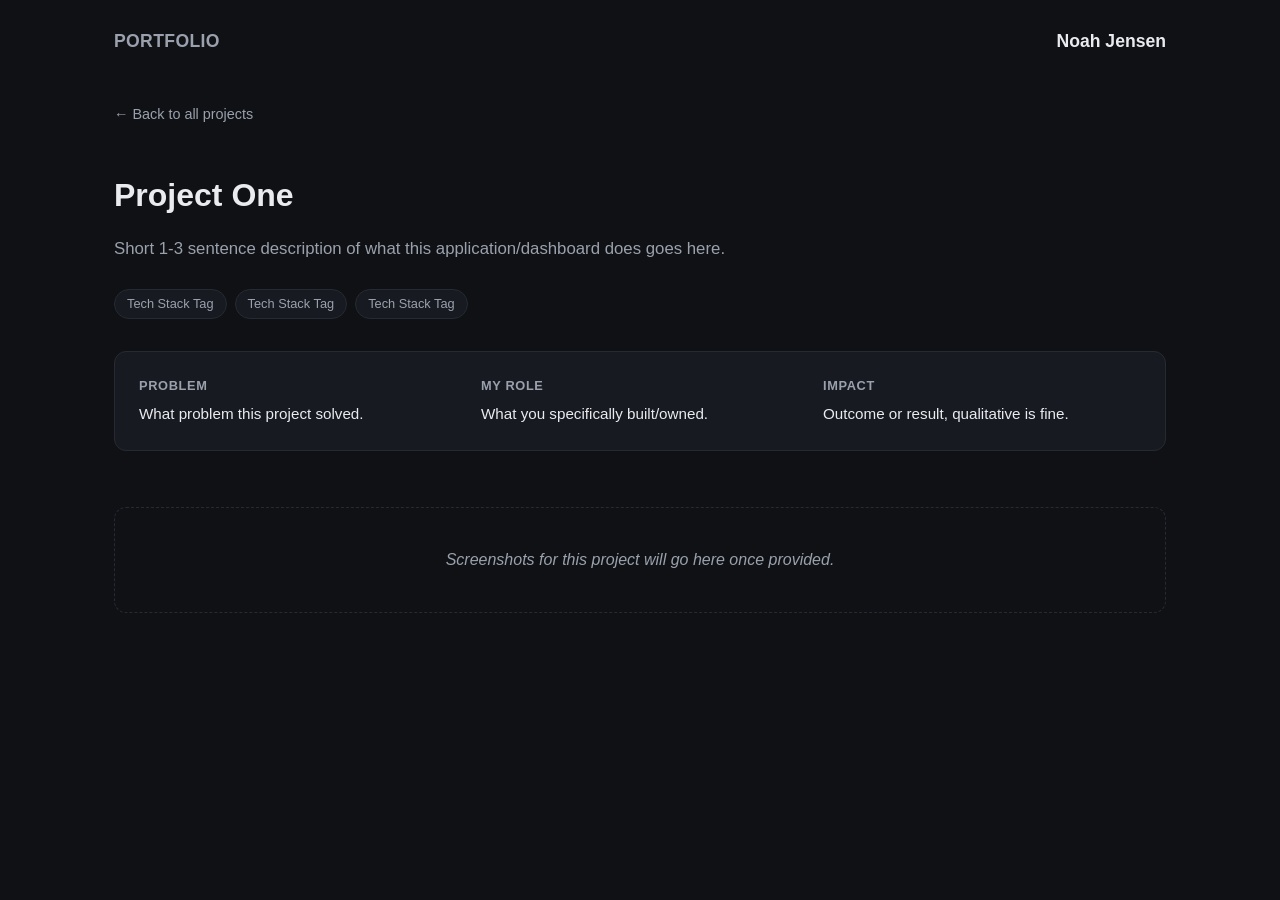
==== projects/project-1.html @ 191d231d "Scaffold portfolio site: landing page, project templates, redaction tool" ====
<!DOCTYPE html>
<html lang="en">
<head>
  <meta charset="UTF-8" />
  <meta name="viewport" content="width=device-width, initial-scale=1.0" />
  <title>Project One — Noah Jensen</title>
  <link rel="stylesheet" href="../assets/styles.css" />
</head>
<body>
  <header class="site-header">
    <a class="site-title" href="../index.html">Portfolio</a>
    <span class="site-name">Noah Jensen</span>
  </header>

  <main class="project-detail">
    <a class="back-link" href="../index.html">&larr; Back to all projects</a>

    <h1>Project One</h1>
    <p class="description">
      Short 1-3 sentence description of what this application/dashboard does goes here.
    </p>

    <div class="tech-tags">
      <span>Tech Stack Tag</span>
      <span>Tech Stack Tag</span>
      <span>Tech Stack Tag</span>
    </div>

    <div class="case-study-blurb">
      <div>
        <h3>Problem</h3>
        <p>What problem this project solved.</p>
      </div>
      <div>
        <h3>My Role</h3>
        <p>What you specifically built/owned.</p>
      </div>
      <div>
        <h3>Impact</h3>
        <p>Outcome or result, qualitative is fine.</p>
      </div>
    </div>

    <div class="screenshot-gallery">
      <p class="placeholder-note">Screenshots for this project will go here once provided.</p>
    </div>
  </main>
</body>
</html>
---- assets/styles.css ----
:root {
  --bg: #0f1115;
  --bg-elevated: #171a21;
  --border: #262a33;
  --text: #e9ebef;
  --text-muted: #9aa1ad;
  --accent: #5b8cff;
  --accent-soft: rgba(91, 140, 255, 0.12);
  --radius: 12px;
  --max-width: 1100px;
}

* {
  box-sizing: border-box;
}

body {
  margin: 0;
  background: var(--bg);
  color: var(--text);
  font-family: -apple-system, "Segoe UI", Roboto, Helvetica, Arial, sans-serif;
  line-height: 1.5;
}

.site-header {
  display: flex;
  align-items: center;
  justify-content: space-between;
  max-width: var(--max-width);
  margin: 0 auto;
  padding: 28px 24px 0;
}

.site-title {
  font-size: 1.1rem;
  font-weight: 600;
  color: var(--text-muted);
  letter-spacing: 0.02em;
  text-transform: uppercase;
  text-decoration: none;
}

.site-name {
  font-size: 1.1rem;
  font-weight: 600;
  color: var(--text);
}

main {
  max-width: var(--max-width);
  margin: 0 auto;
  padding: 48px 24px 96px;
}

.hero h1 {
  font-size: 2.4rem;
  margin: 24px 0 8px;
}

.hero p {
  color: var(--text-muted);
  font-size: 1.05rem;
  max-width: 640px;
  margin: 0 0 40px;
}

.project-grid {
  display: grid;
  grid-template-columns: repeat(auto-fill, minmax(260px, 1fr));
  gap: 20px;
}

.project-card {
  display: block;
  background: var(--bg-elevated);
  border: 1px solid var(--border);
  border-radius: var(--radius);
  padding: 28px 22px;
  text-decoration: none;
  color: var(--text);
  transition: transform 0.15s ease, border-color 0.15s ease, background 0.15s ease;
}

.project-card:hover,
.project-card:focus-visible {
  transform: translateY(-3px);
  border-color: var(--accent);
  background: var(--accent-soft);
}

.project-card h2 {
  font-size: 1.15rem;
  margin: 0 0 6px;
}

.project-card span.tag {
  display: inline-block;
  font-size: 0.75rem;
  color: var(--text-muted);
  margin-top: 10px;
}

/* Project detail page */

.back-link {
  display: inline-block;
  color: var(--text-muted);
  text-decoration: none;
  font-size: 0.9rem;
  margin-bottom: 24px;
}

.back-link:hover {
  color: var(--accent);
}

.project-detail h1 {
  font-size: 2rem;
  margin-bottom: 6px;
}

.project-detail .description {
  color: var(--text-muted);
  font-size: 1.05rem;
  max-width: 700px;
  margin-bottom: 28px;
}

.tech-tags {
  display: flex;
  flex-wrap: wrap;
  gap: 8px;
  margin-bottom: 32px;
}

.tech-tags span {
  background: var(--bg-elevated);
  border: 1px solid var(--border);
  border-radius: 999px;
  padding: 4px 12px;
  font-size: 0.8rem;
  color: var(--text-muted);
}

.case-study-blurb {
  display: grid;
  grid-template-columns: repeat(auto-fit, minmax(200px, 1fr));
  gap: 24px;
  margin-bottom: 40px;
  padding: 24px;
  background: var(--bg-elevated);
  border: 1px solid var(--border);
  border-radius: var(--radius);
}

.case-study-blurb h3 {
  font-size: 0.8rem;
  text-transform: uppercase;
  letter-spacing: 0.05em;
  color: var(--text-muted);
  margin: 0 0 8px;
}

.case-study-blurb p {
  margin: 0;
  font-size: 0.95rem;
}

.screenshot-gallery {
  display: grid;
  gap: 24px;
}

.screenshot-gallery figure {
  margin: 0;
  background: var(--bg-elevated);
  border: 1px solid var(--border);
  border-radius: var(--radius);
  overflow: hidden;
}

.screenshot-gallery img {
  display: block;
  width: 100%;
  height: auto;
}

.screenshot-gallery figcaption {
  padding: 12px 16px;
  color: var(--text-muted);
  font-size: 0.85rem;
}

.placeholder-note {
  color: var(--text-muted);
  font-style: italic;
  padding: 40px;
  text-align: center;
  border: 1px dashed var(--border);
  border-radius: var(--radius);
}
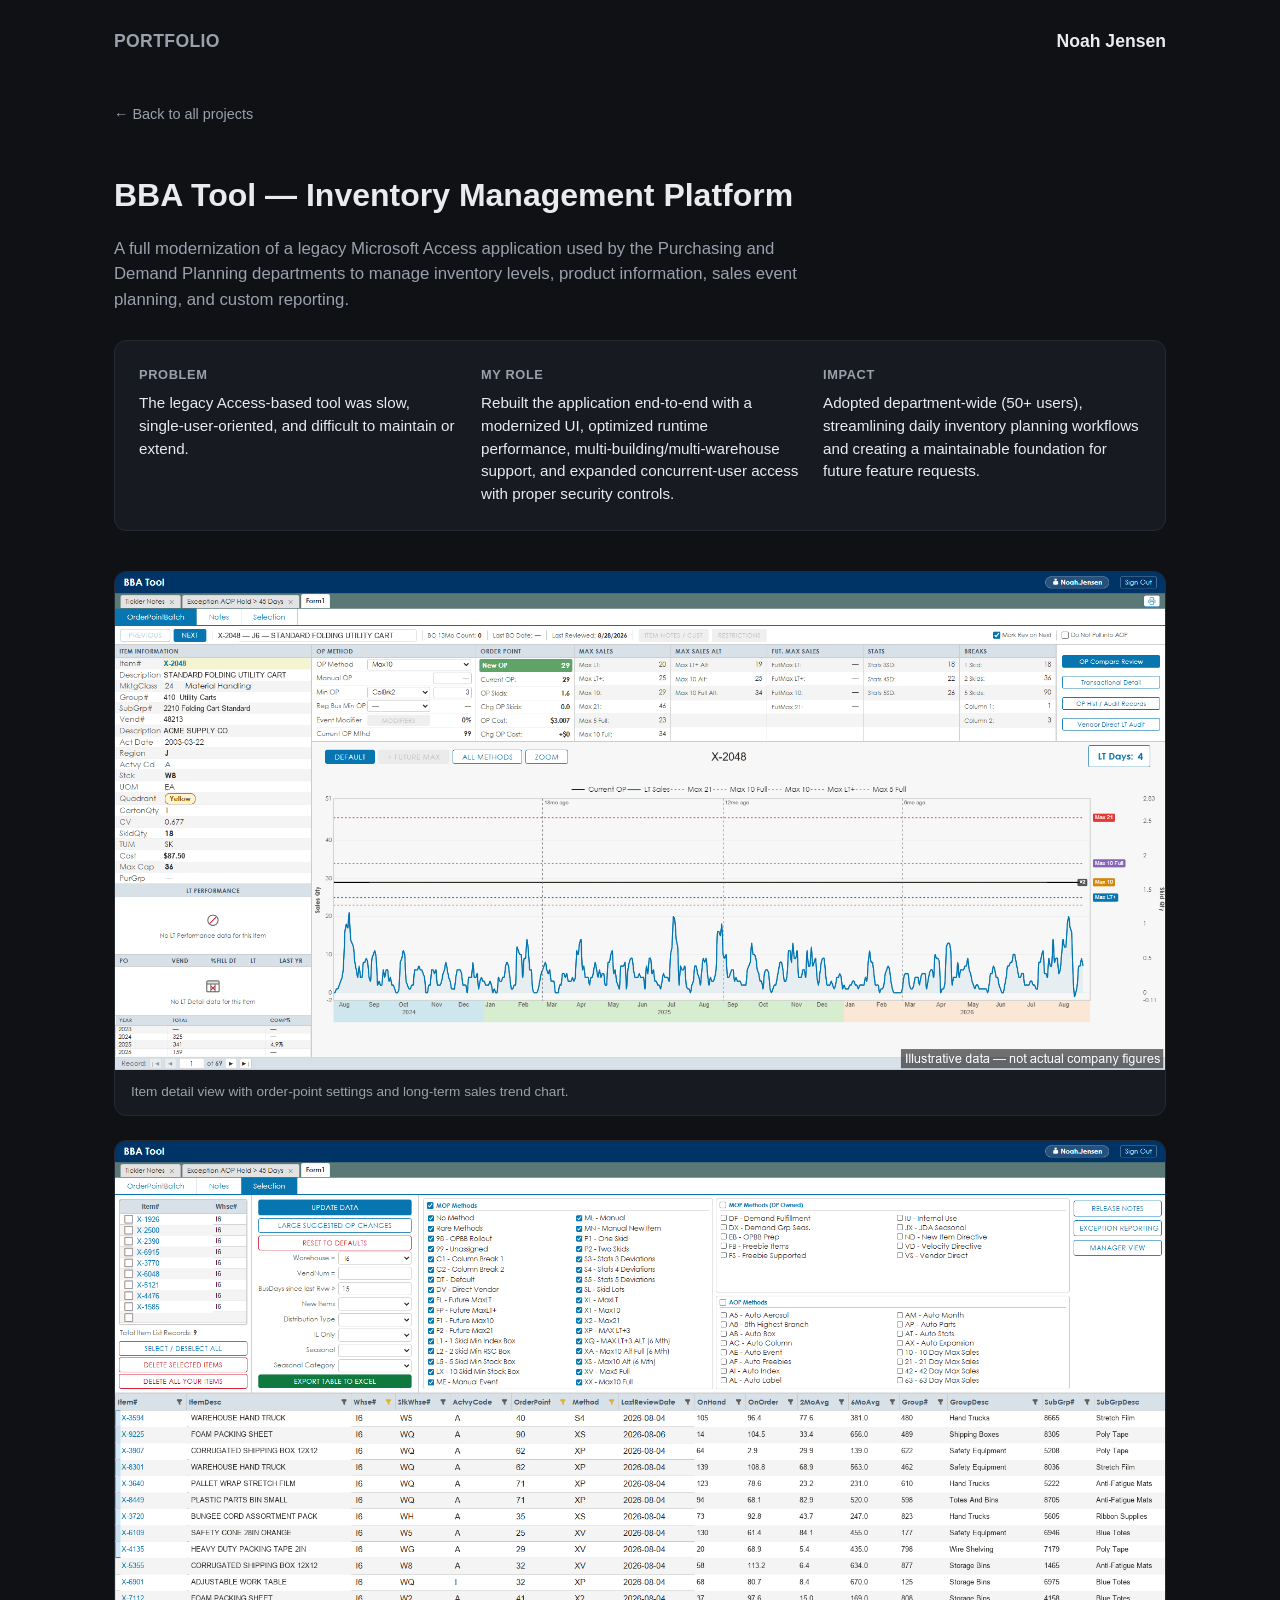
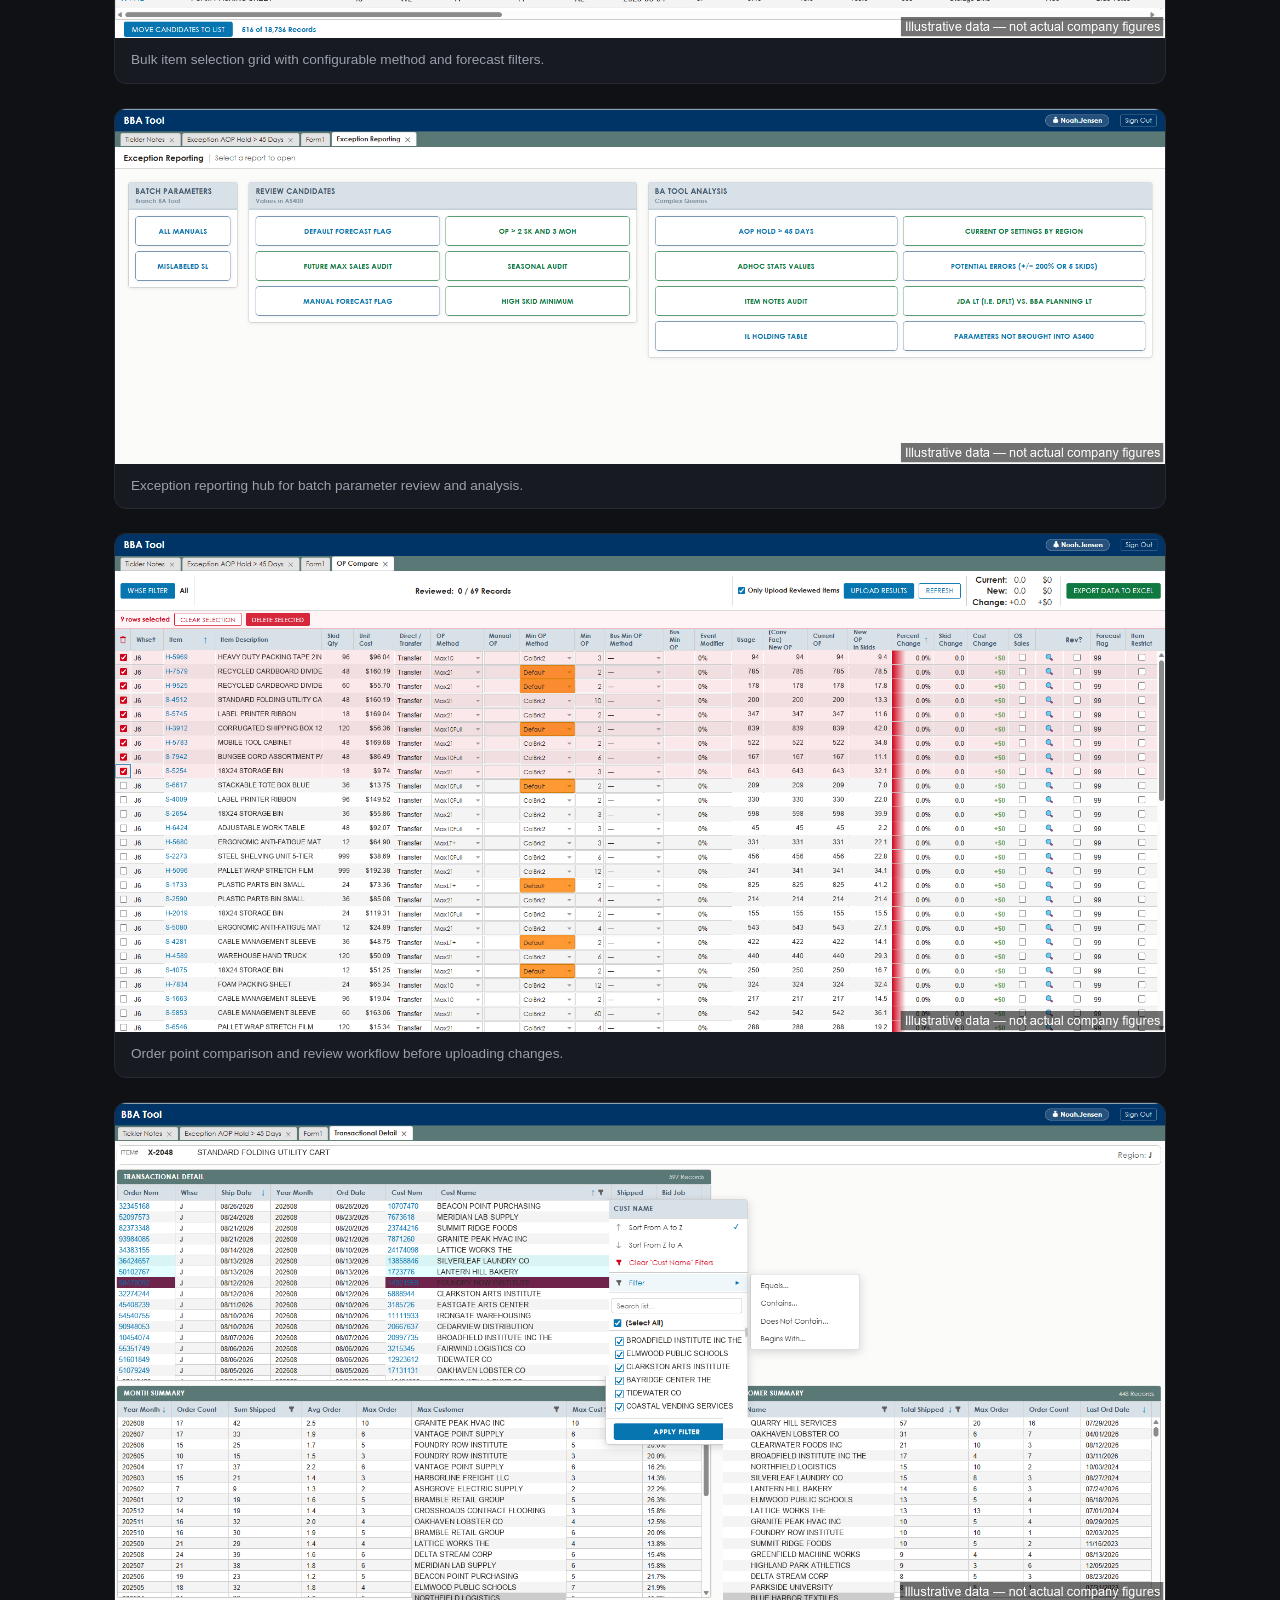
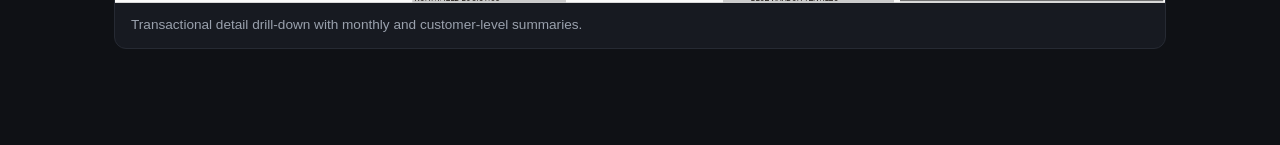
==== commit 7e7c9e2b: "Add BBA Tool project: case study page and redacted screenshots" ====
--- a/projects/project-1.html
+++ b/projects/project-1.html
@@ -3,7 +3,7 @@
 <head>
   <meta charset="UTF-8" />
   <meta name="viewport" content="width=device-width, initial-scale=1.0" />
-  <title>Project One — Noah Jensen</title>
+  <title>BBA Tool — Noah Jensen</title>
   <link rel="stylesheet" href="../assets/styles.css" />
 </head>
 <body>
@@ -15,34 +15,49 @@
   <main class="project-detail">
     <a class="back-link" href="../index.html">&larr; Back to all projects</a>
 
-    <h1>Project One</h1>
+    <h1>BBA Tool — Inventory Management Platform</h1>
     <p class="description">
-      Short 1-3 sentence description of what this application/dashboard does goes here.
+      A full modernization of a legacy Microsoft Access application used by the Purchasing and Demand
+      Planning departments to manage inventory levels, product information, sales event planning, and
+      custom reporting.
     </p>
-
-    <div class="tech-tags">
-      <span>Tech Stack Tag</span>
-      <span>Tech Stack Tag</span>
-      <span>Tech Stack Tag</span>
-    </div>
 
     <div class="case-study-blurb">
       <div>
         <h3>Problem</h3>
-        <p>What problem this project solved.</p>
+        <p>The legacy Access-based tool was slow, single-user-oriented, and difficult to maintain or extend.</p>
       </div>
       <div>
         <h3>My Role</h3>
-        <p>What you specifically built/owned.</p>
+        <p>Rebuilt the application end-to-end with a modernized UI, optimized runtime performance, multi-building/multi-warehouse support, and expanded concurrent-user access with proper security controls.</p>
       </div>
       <div>
         <h3>Impact</h3>
-        <p>Outcome or result, qualitative is fine.</p>
+        <p>Adopted department-wide (50+ users), streamlining daily inventory planning workflows and creating a maintainable foundation for future feature requests.</p>
       </div>
     </div>
 
     <div class="screenshot-gallery">
-      <p class="placeholder-note">Screenshots for this project will go here once provided.</p>
+      <figure>
+        <img src="../assets/img/bba-1-item-detail.png" alt="BBA Tool item detail screen with sales trend chart" />
+        <figcaption>Item detail view with order-point settings and long-term sales trend chart.</figcaption>
+      </figure>
+      <figure>
+        <img src="../assets/img/bba-2-item-grid.png" alt="BBA Tool item selection grid" />
+        <figcaption>Bulk item selection grid with configurable method and forecast filters.</figcaption>
+      </figure>
+      <figure>
+        <img src="../assets/img/bba-3-exception-reporting.png" alt="BBA Tool exception reporting menu" />
+        <figcaption>Exception reporting hub for batch parameter review and analysis.</figcaption>
+      </figure>
+      <figure>
+        <img src="../assets/img/bba-4-op-compare.png" alt="BBA Tool order point comparison grid" />
+        <figcaption>Order point comparison and review workflow before uploading changes.</figcaption>
+      </figure>
+      <figure>
+        <img src="../assets/img/bba-5-transactional-detail.png" alt="BBA Tool transactional detail screen" />
+        <figcaption>Transactional detail drill-down with monthly and customer-level summaries.</figcaption>
+      </figure>
     </div>
   </main>
 </body>
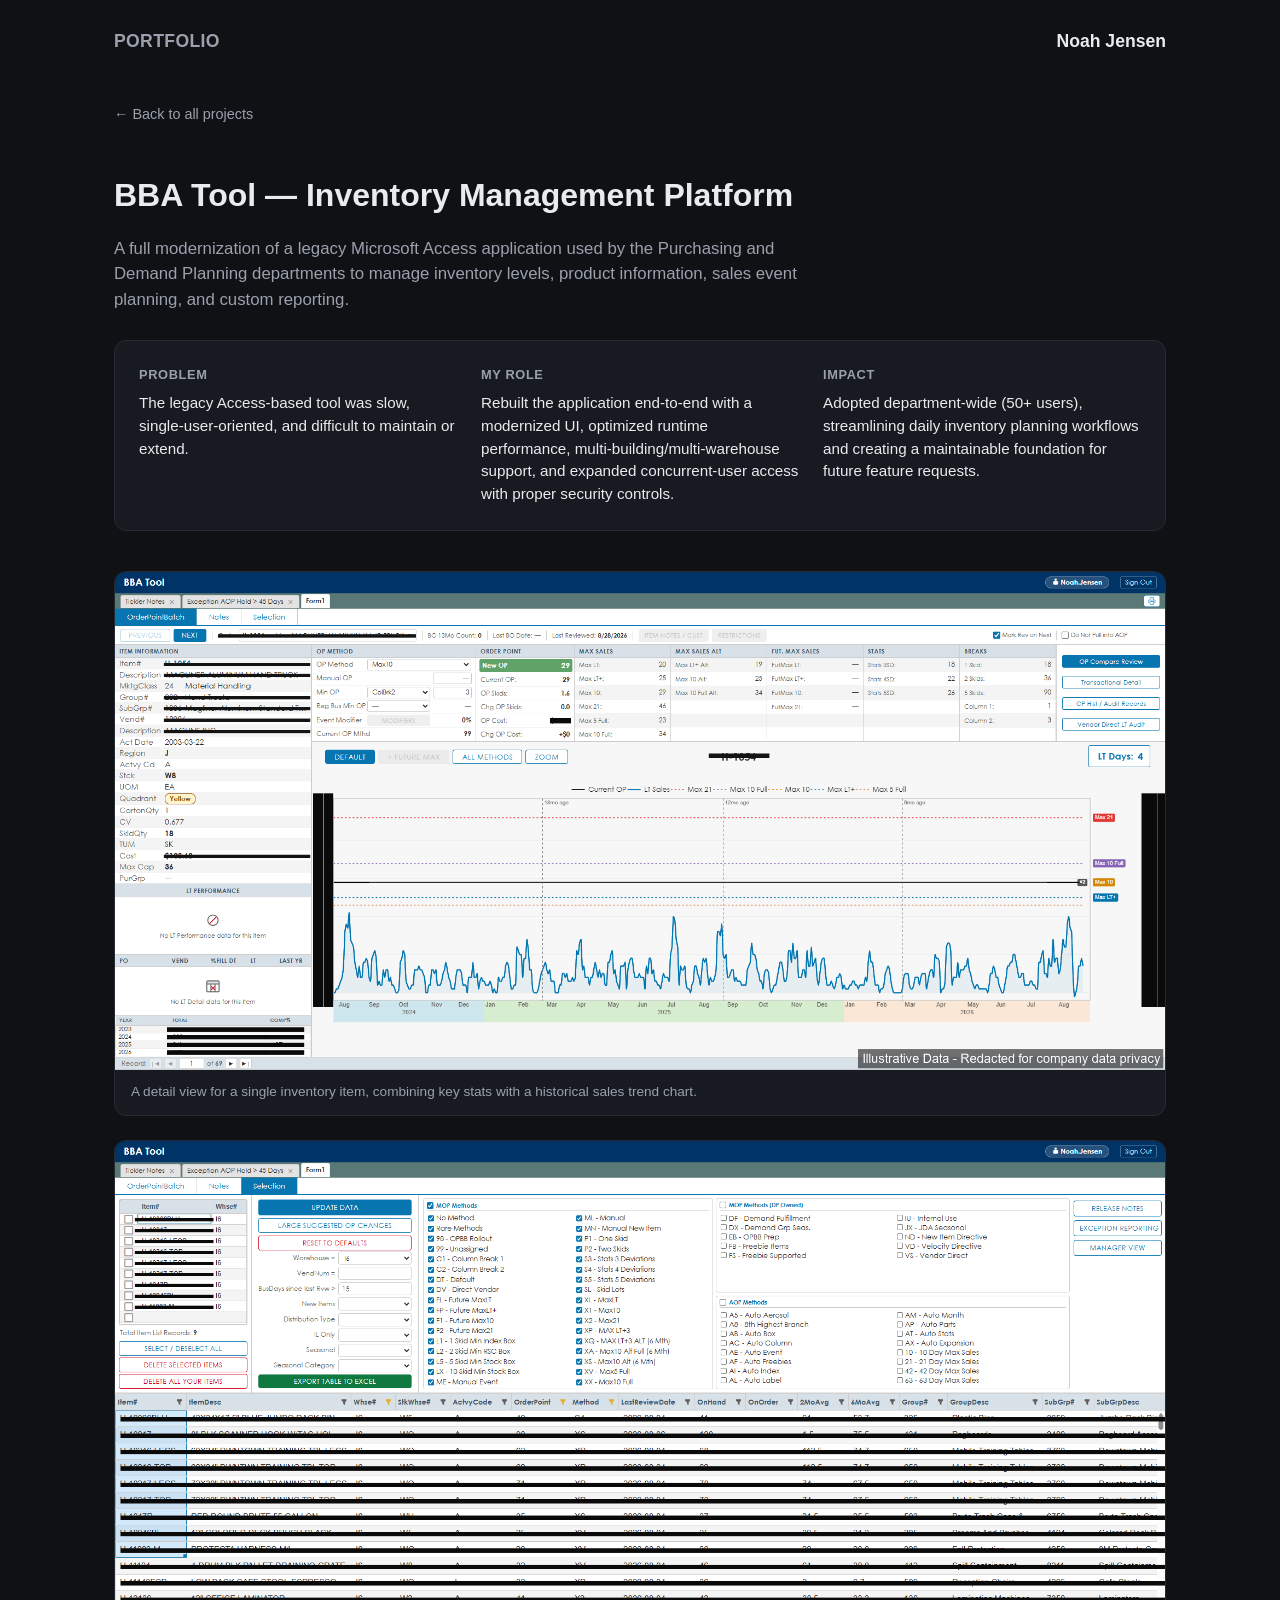
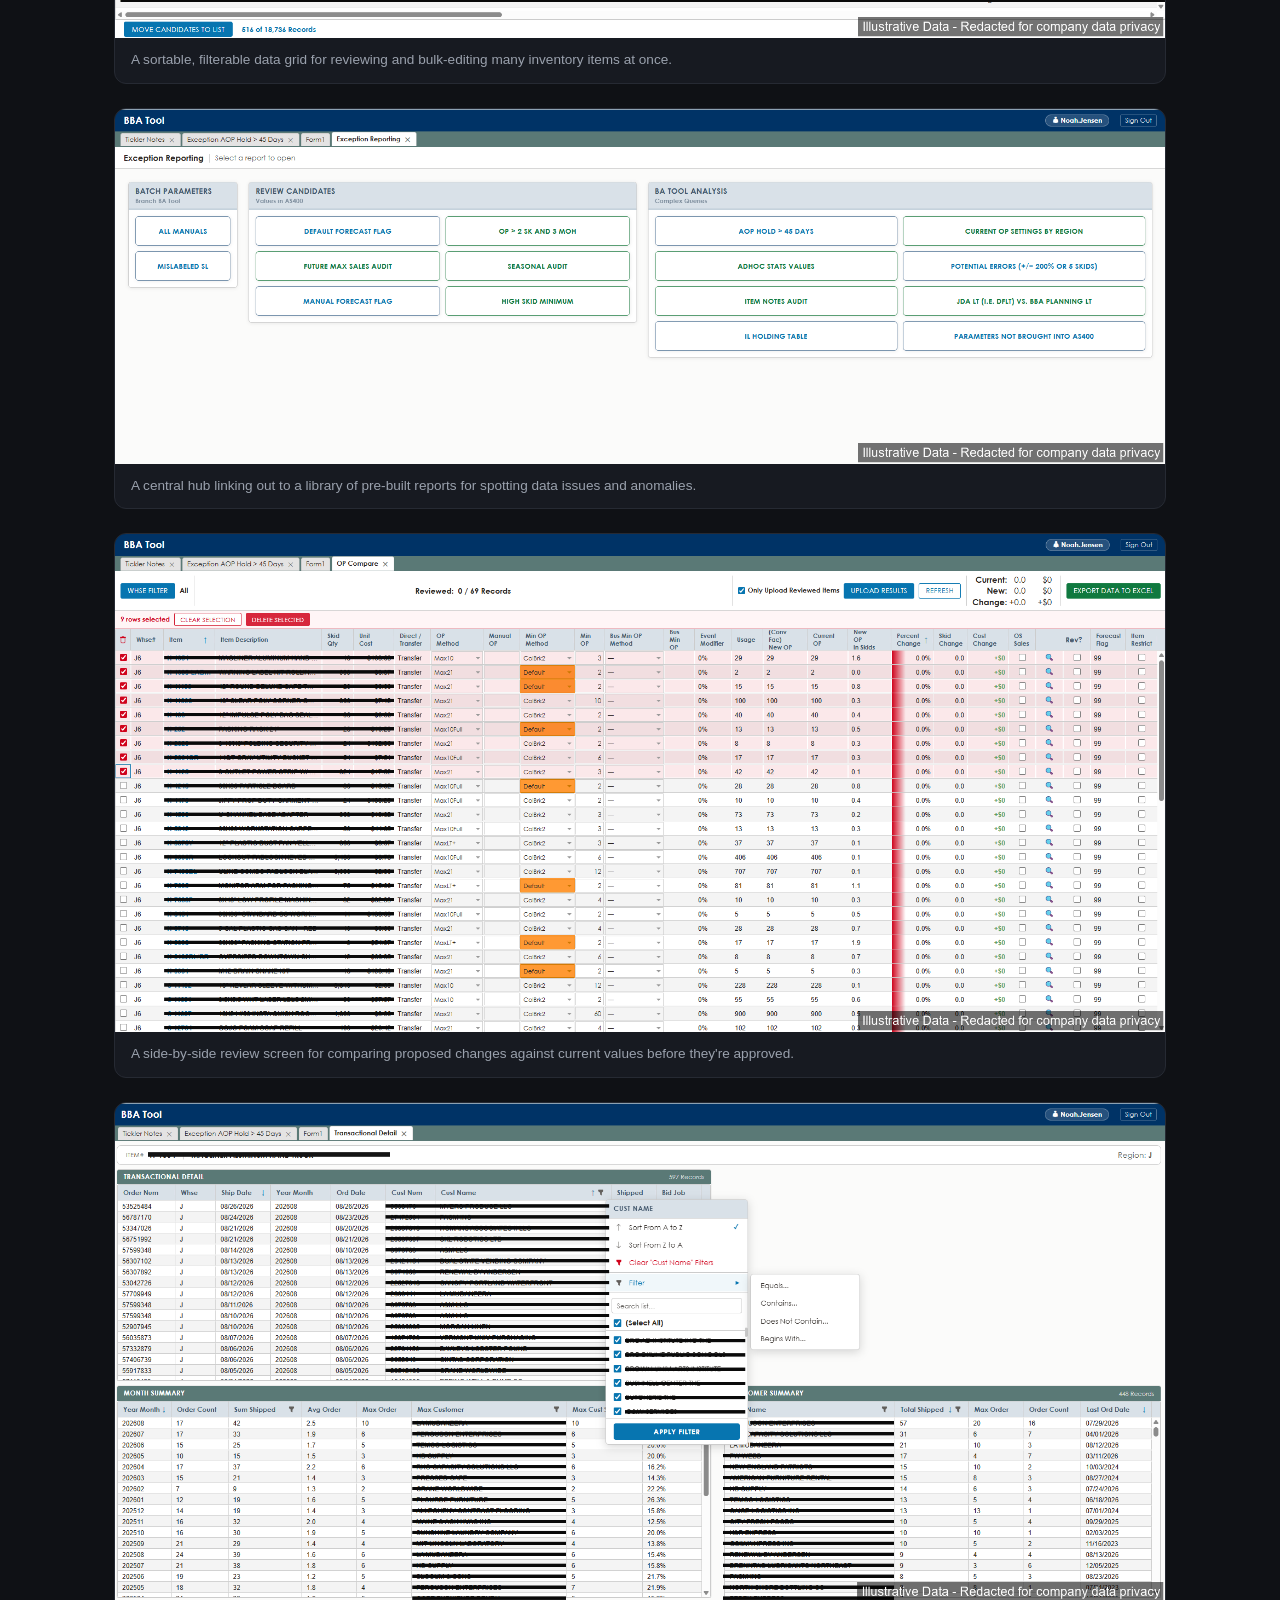
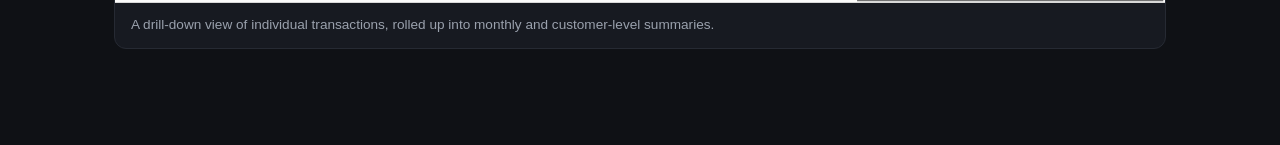
==== commit 828d90c8: "Add Pricing Tool project, reorganize screenshots into per-project folders, drop project 5 - Add Pric" ====
--- a/projects/project-1.html
+++ b/projects/project-1.html
@@ -39,24 +39,24 @@
 
     <div class="screenshot-gallery">
       <figure>
-        <img src="../assets/img/bba-1-item-detail.png" alt="BBA Tool item detail screen with sales trend chart" />
-        <figcaption>Item detail view with order-point settings and long-term sales trend chart.</figcaption>
+        <img src="../assets/img/BBA%20Tool/bba-1-item-detail.png" alt="BBA Tool item detail screen with sales trend chart" />
+        <figcaption>A detail view for a single inventory item, combining key stats with a historical sales trend chart.</figcaption>
       </figure>
       <figure>
-        <img src="../assets/img/bba-2-item-grid.png" alt="BBA Tool item selection grid" />
-        <figcaption>Bulk item selection grid with configurable method and forecast filters.</figcaption>
+        <img src="../assets/img/BBA%20Tool/bba-2-item-grid.png" alt="BBA Tool item selection grid" />
+        <figcaption>A sortable, filterable data grid for reviewing and bulk-editing many inventory items at once.</figcaption>
       </figure>
       <figure>
-        <img src="../assets/img/bba-3-exception-reporting.png" alt="BBA Tool exception reporting menu" />
-        <figcaption>Exception reporting hub for batch parameter review and analysis.</figcaption>
+        <img src="../assets/img/BBA%20Tool/bba-3-exception-reporting.png" alt="BBA Tool exception reporting menu" />
+        <figcaption>A central hub linking out to a library of pre-built reports for spotting data issues and anomalies.</figcaption>
       </figure>
       <figure>
-        <img src="../assets/img/bba-4-op-compare.png" alt="BBA Tool order point comparison grid" />
-        <figcaption>Order point comparison and review workflow before uploading changes.</figcaption>
+        <img src="../assets/img/BBA%20Tool/bba-4-op-compare.png" alt="BBA Tool order point comparison grid" />
+        <figcaption>A side-by-side review screen for comparing proposed changes against current values before they're approved.</figcaption>
       </figure>
       <figure>
-        <img src="../assets/img/bba-5-transactional-detail.png" alt="BBA Tool transactional detail screen" />
-        <figcaption>Transactional detail drill-down with monthly and customer-level summaries.</figcaption>
+        <img src="../assets/img/BBA%20Tool/bba-5-transactional-detail.png" alt="BBA Tool transactional detail screen" />
+        <figcaption>A drill-down view of individual transactions, rolled up into monthly and customer-level summaries.</figcaption>
       </figure>
     </div>
   </main>
--- a/assets/styles.css
+++ b/assets/styles.css
@@ -66,8 +66,14 @@
 
 .project-grid {
   display: grid;
-  grid-template-columns: repeat(auto-fill, minmax(260px, 1fr));
+  grid-template-columns: repeat(2, 1fr);
   gap: 20px;
+}
+
+@media (max-width: 640px) {
+  .project-grid {
+    grid-template-columns: 1fr;
+  }
 }
 
 .project-card {
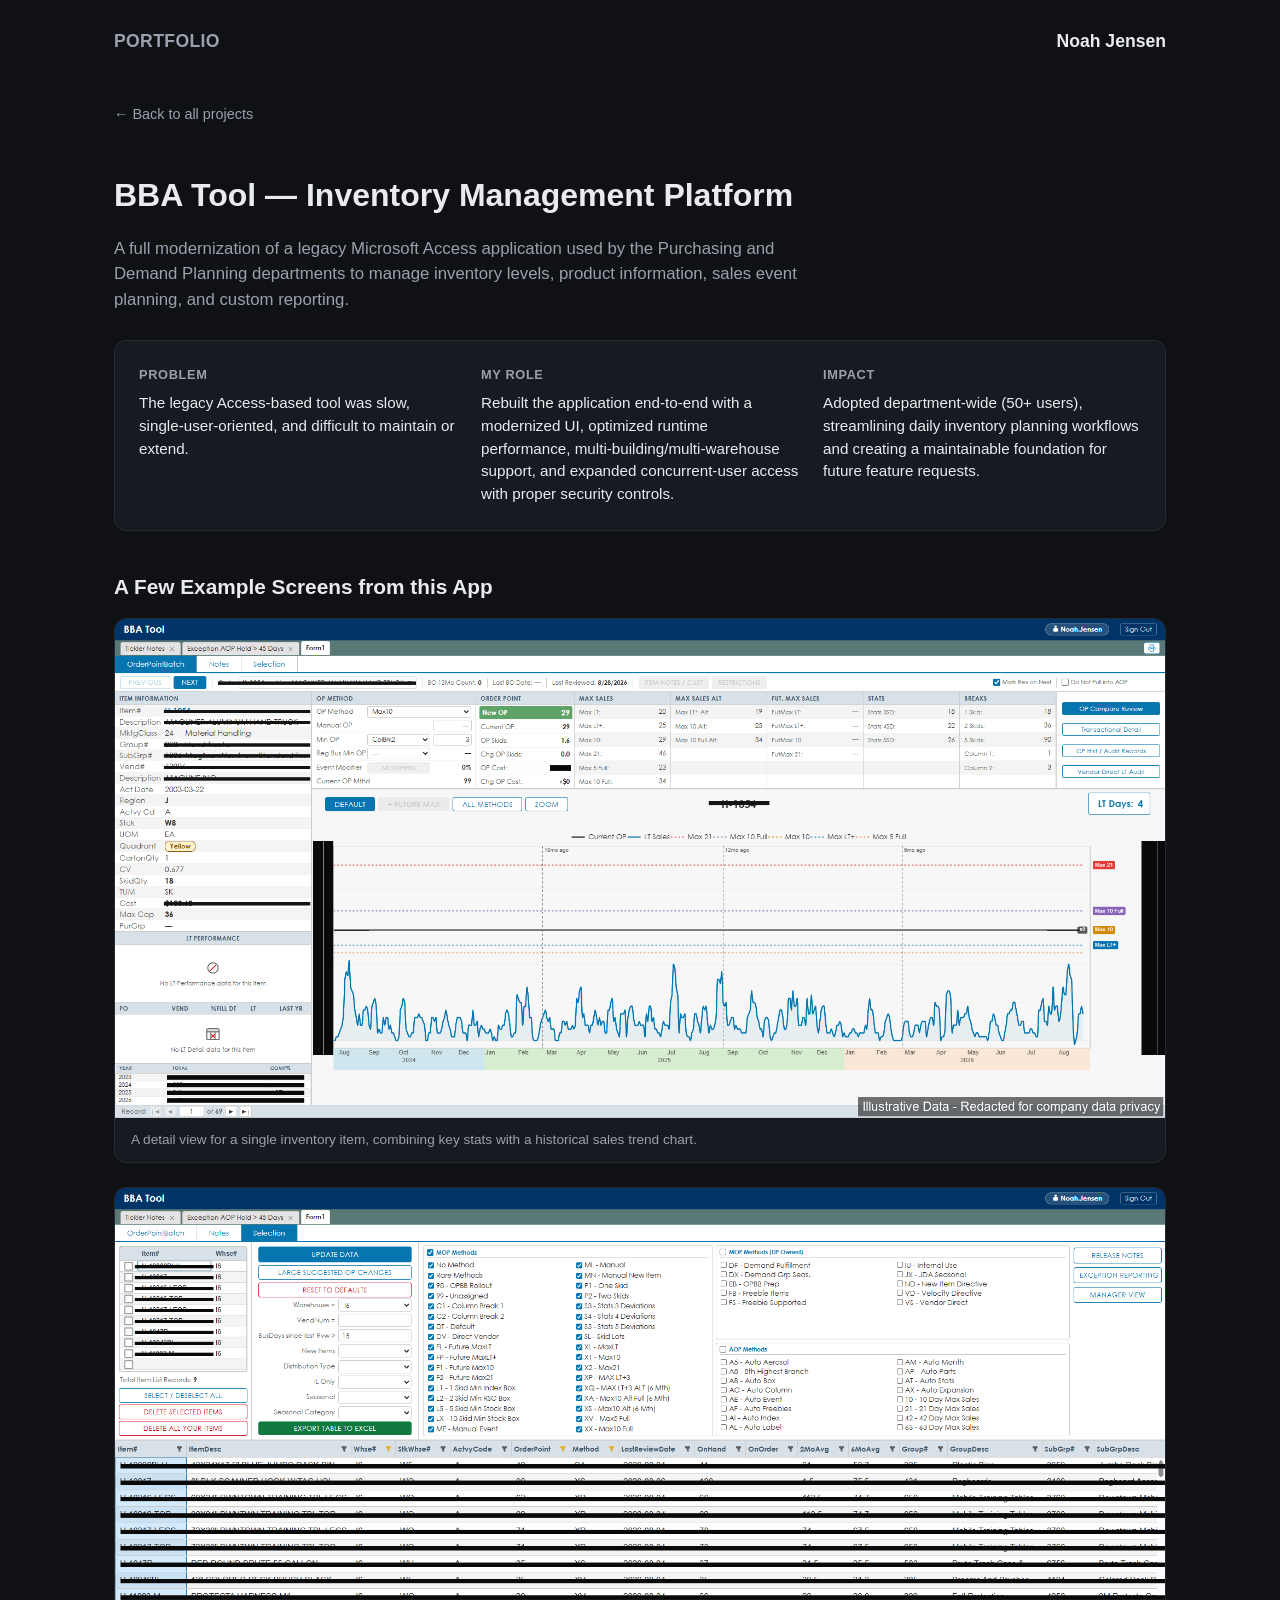
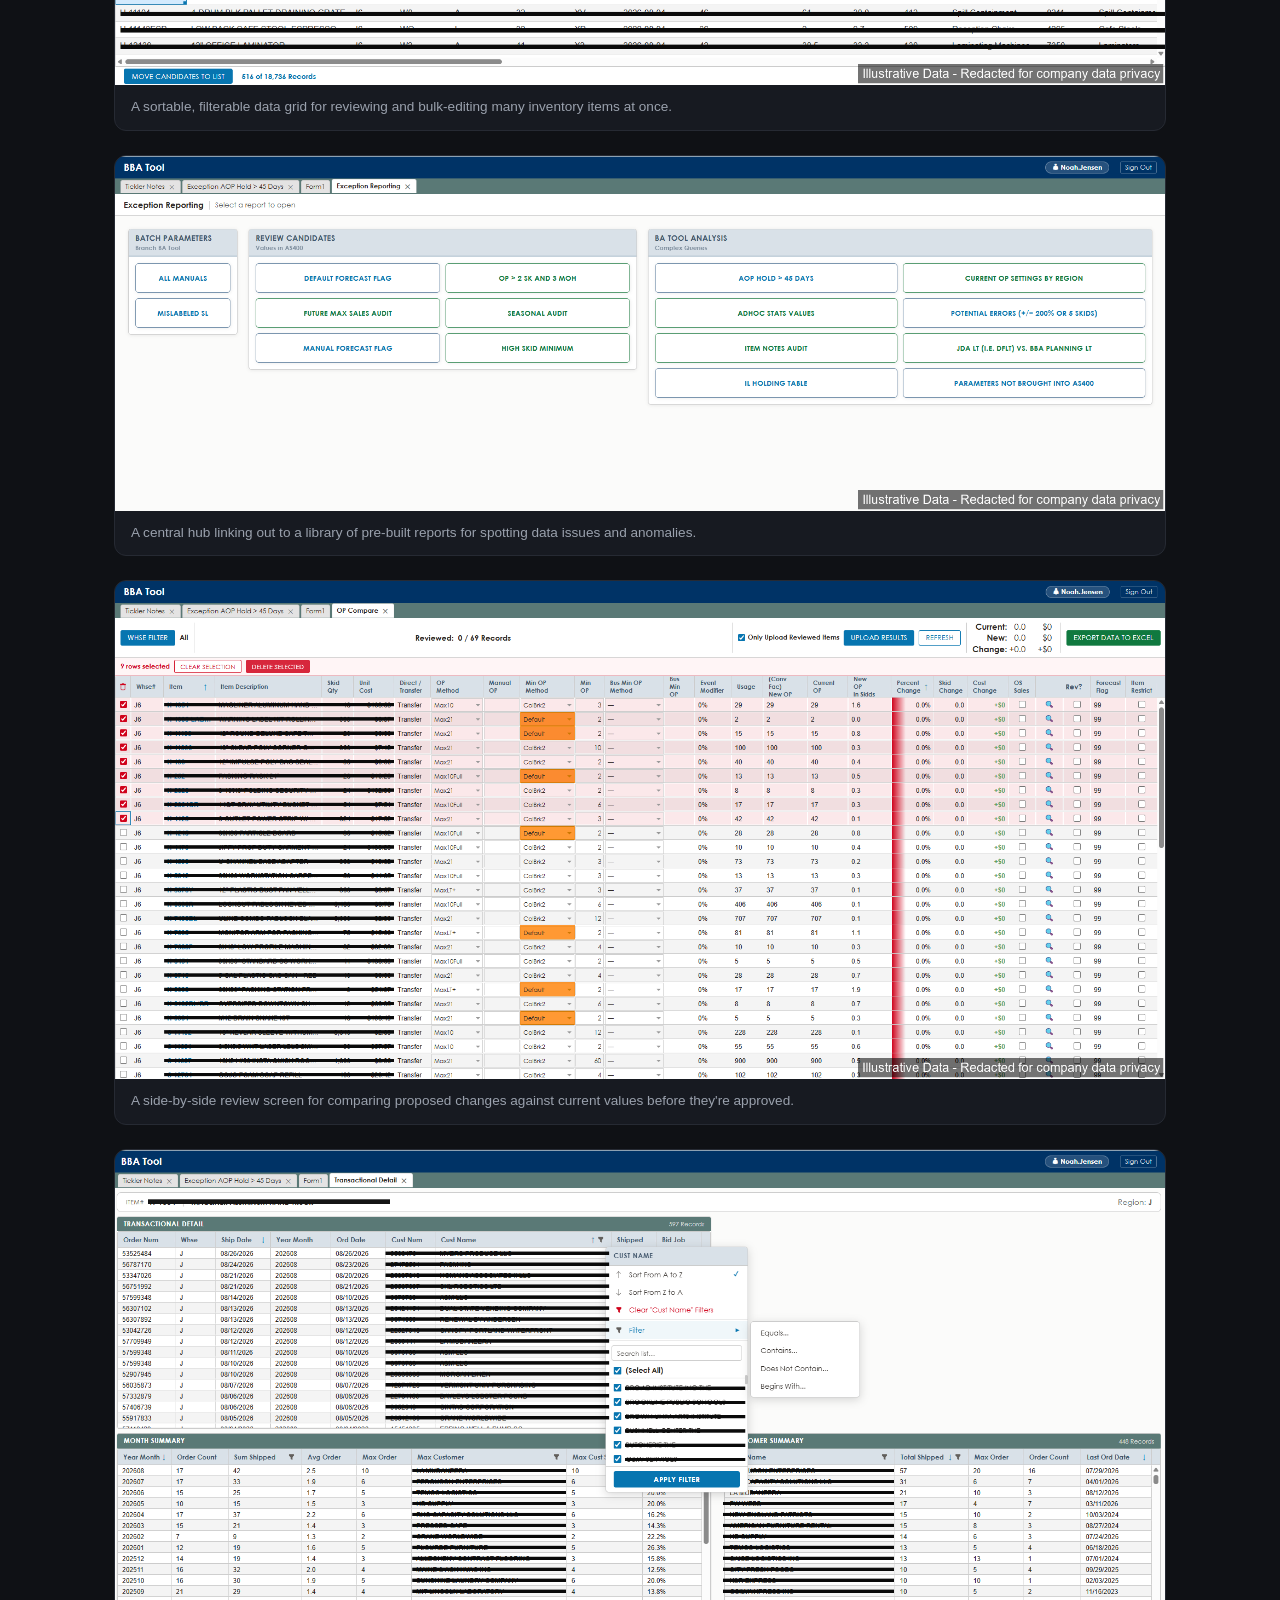
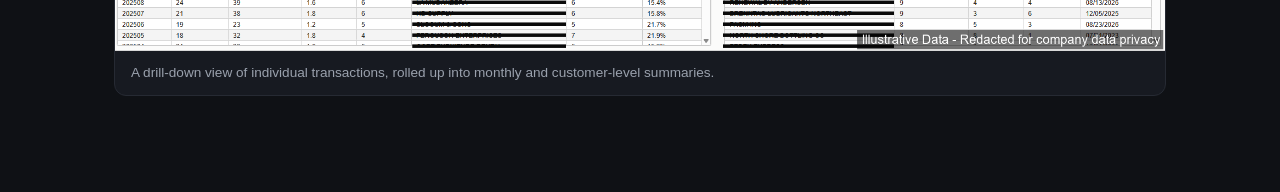
==== commit 83986110: "Add gallery subheader above each project's screenshots Adds "A Few Example Screens from this App" as" ====
--- a/projects/project-1.html
+++ b/projects/project-1.html
@@ -37,6 +37,7 @@
       </div>
     </div>
 
+    <p class="gallery-label">A Few Example Screens from this App</p>
     <div class="screenshot-gallery">
       <figure>
         <img src="../assets/img/BBA%20Tool/bba-1-item-detail.png" alt="BBA Tool item detail screen with sales trend chart" />
--- a/assets/styles.css
+++ b/assets/styles.css
@@ -60,7 +60,7 @@
 .hero p {
   color: var(--text-muted);
   font-size: 1.05rem;
-  max-width: 640px;
+  max-width: 760px;
   margin: 0 0 40px;
 }
 
@@ -101,7 +101,7 @@
 
 .project-card span.tag {
   display: inline-block;
-  font-size: 0.75rem;
+  font-size: 0.92rem;
   color: var(--text-muted);
   margin-top: 10px;
 }
@@ -172,6 +172,13 @@
   font-size: 0.95rem;
 }
 
+.gallery-label {
+  font-size: 1.3rem;
+  font-weight: 600;
+  color: var(--text);
+  margin: 0 0 16px;
+}
+
 .screenshot-gallery {
   display: grid;
   gap: 24px;
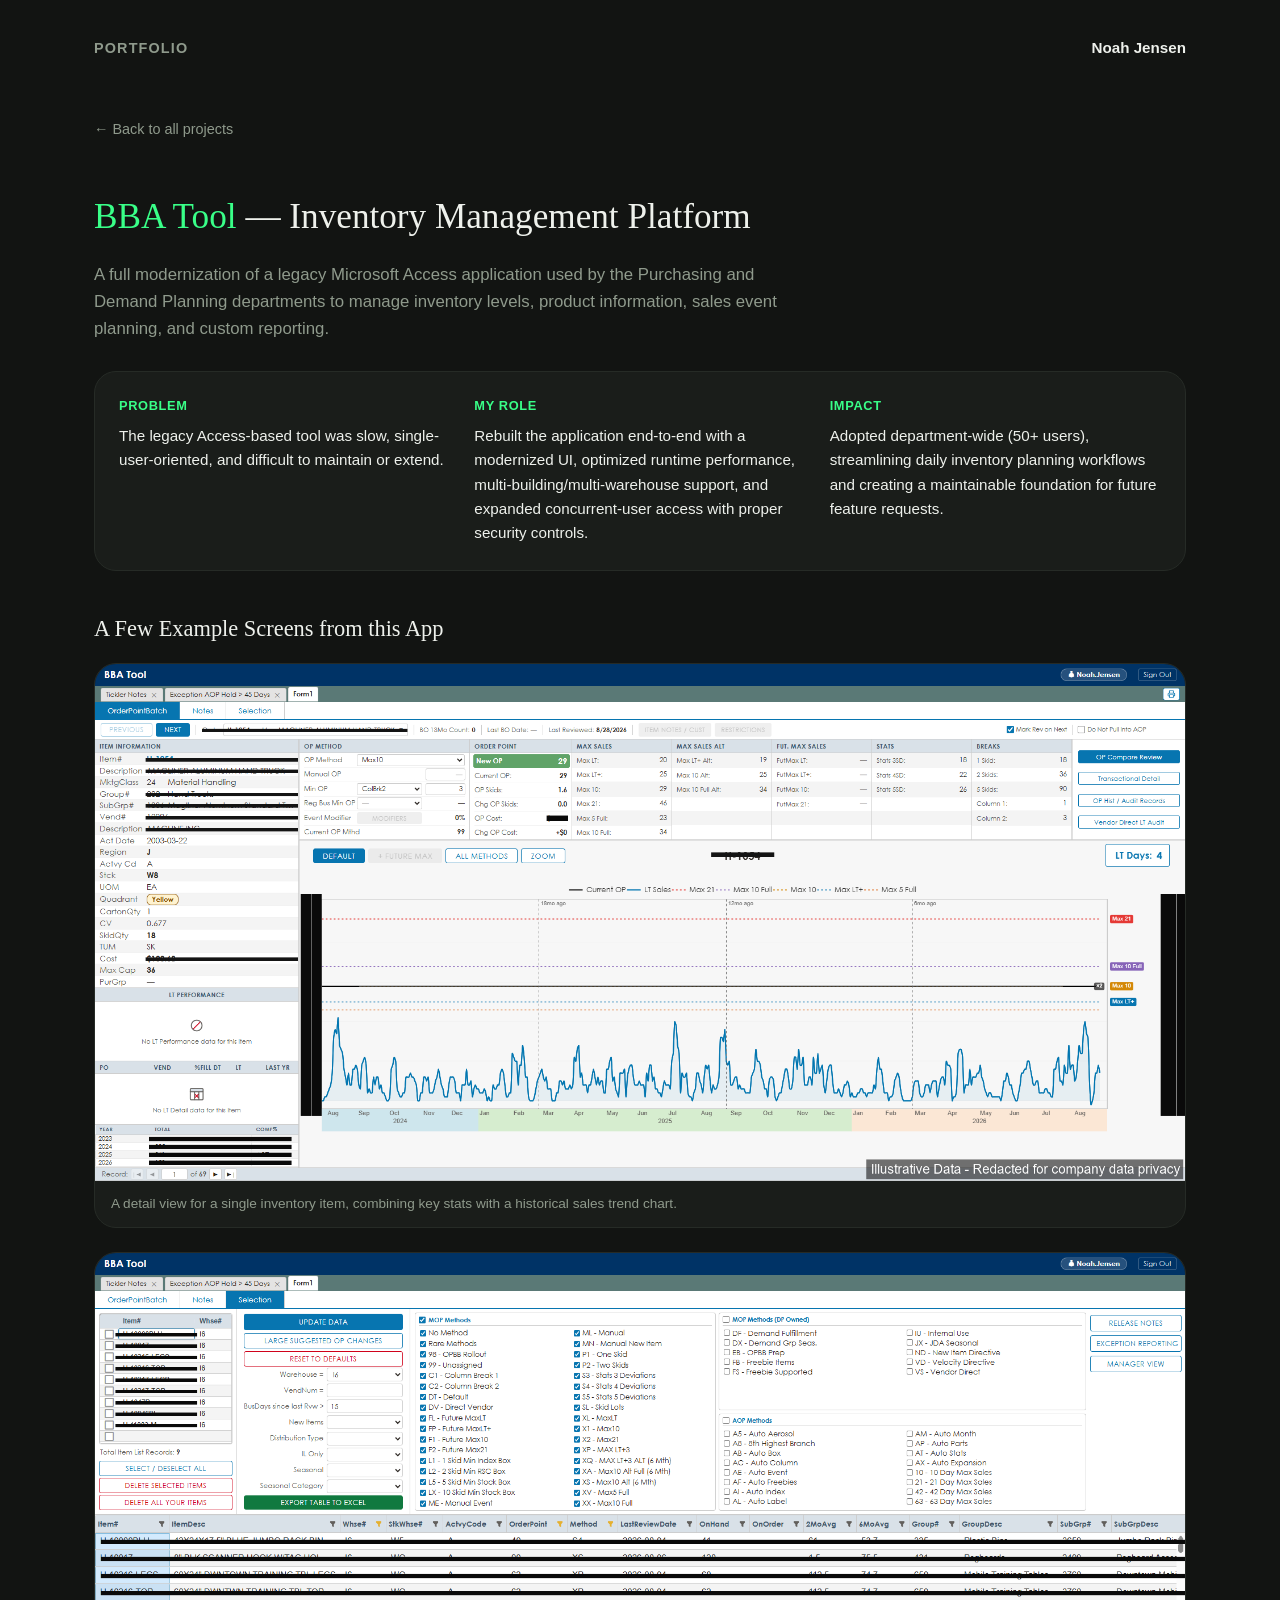
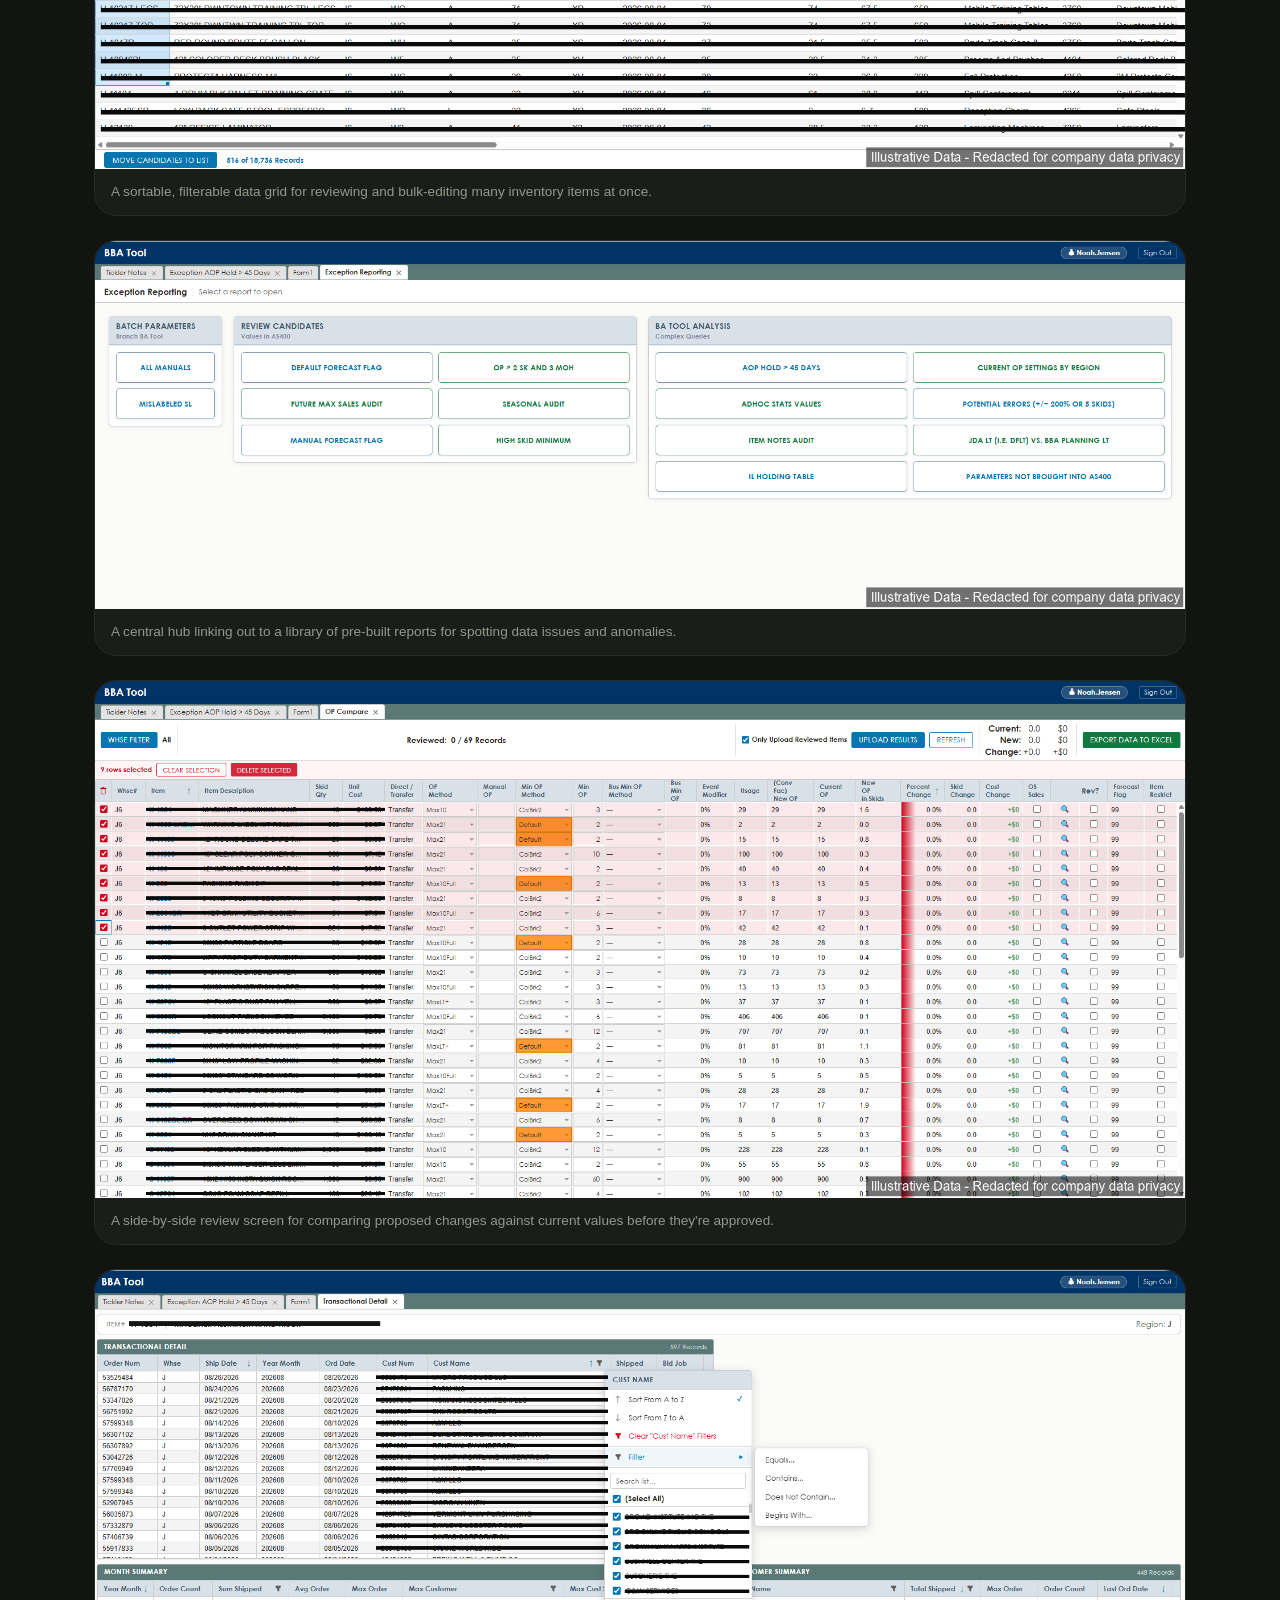
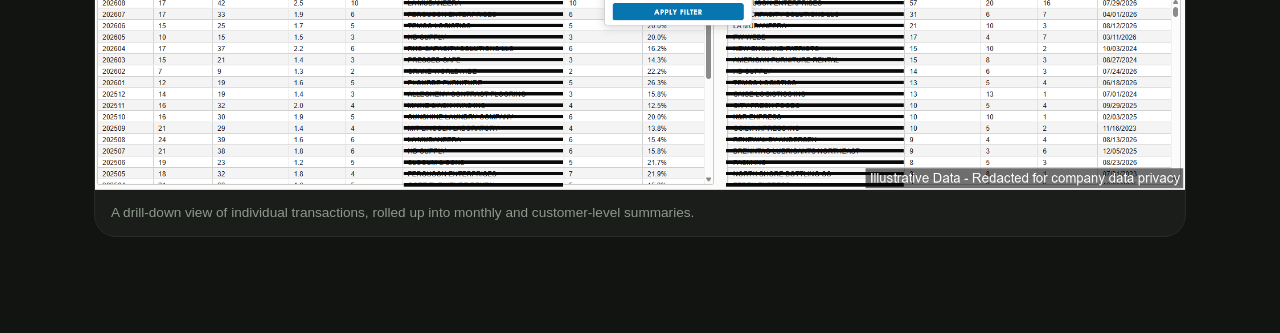
==== commit c5ad87fd: "Scope green heading color to just the tool name, add subtitles to all 4 Wraps the tool name in a .to" ====
--- a/projects/project-1.html
+++ b/projects/project-1.html
@@ -15,7 +15,7 @@
   <main class="project-detail">
     <a class="back-link" href="../index.html">&larr; Back to all projects</a>
 
-    <h1>BBA Tool — Inventory Management Platform</h1>
+    <h1><span class="tool-name">BBA Tool</span> — Inventory Management Platform</h1>
     <p class="description">
       A full modernization of a legacy Microsoft Access application used by the Purchasing and Demand
       Planning departments to manage inventory levels, product information, sales event planning, and
--- a/assets/styles.css
+++ b/assets/styles.css
@@ -1,13 +1,16 @@
 :root {
-  --bg: #0f1115;
-  --bg-elevated: #171a21;
-  --border: #262a33;
-  --text: #e9ebef;
-  --text-muted: #9aa1ad;
-  --accent: #5b8cff;
-  --accent-soft: rgba(91, 140, 255, 0.12);
-  --radius: 12px;
-  --max-width: 1100px;
+  --bg: #121412;
+  --bg-elevated: #1a1d1a;
+  --border: #262b26;
+  --text: #eef1ec;
+  --text-muted: #8f9a8c;
+  --accent: #39ff88;
+  --accent-dim: #1f7a4c;
+  --accent-soft: rgba(57, 255, 136, 0.12);
+  --amber: #ff9a52;
+  --radius: 22px;
+  --max-width: 1140px;
+  --serif: Georgia, "Iowan Old Style", "Palatino Linotype", serif;
 }
 
 * {
@@ -19,7 +22,7 @@
   background: var(--bg);
   color: var(--text);
   font-family: -apple-system, "Segoe UI", Roboto, Helvetica, Arial, sans-serif;
-  line-height: 1.5;
+  line-height: 1.6;
 }
 
 .site-header {
@@ -28,20 +31,20 @@
   justify-content: space-between;
   max-width: var(--max-width);
   margin: 0 auto;
-  padding: 28px 24px 0;
+  padding: 36px 24px 0;
 }
 
 .site-title {
-  font-size: 1.1rem;
+  font-size: 0.9rem;
   font-weight: 600;
   color: var(--text-muted);
-  letter-spacing: 0.02em;
+  letter-spacing: 0.08em;
   text-transform: uppercase;
   text-decoration: none;
 }
 
 .site-name {
-  font-size: 1.1rem;
+  font-size: 0.95rem;
   font-weight: 600;
   color: var(--text);
 }
@@ -49,61 +52,93 @@
 main {
   max-width: var(--max-width);
   margin: 0 auto;
-  padding: 48px 24px 96px;
+  padding: 56px 24px 96px;
 }
 
 .hero h1 {
-  font-size: 2.4rem;
-  margin: 24px 0 8px;
+  font-family: var(--serif);
+  font-size: 3.1rem;
+  font-weight: 400;
+  margin: 24px 0 18px;
+  letter-spacing: -0.01em;
+}
+
+.hero h1 em {
+  color: var(--accent);
+  font-style: normal;
 }
 
 .hero p {
   color: var(--text-muted);
   font-size: 1.05rem;
   max-width: 760px;
-  margin: 0 0 40px;
+  margin: 0 0 52px;
 }
 
 .project-grid {
   display: grid;
   grid-template-columns: repeat(2, 1fr);
-  gap: 20px;
+  grid-auto-rows: 190px;
+  gap: 16px;
 }
 
 @media (max-width: 640px) {
   .project-grid {
     grid-template-columns: 1fr;
+    grid-auto-rows: auto;
   }
 }
 
 .project-card {
-  display: block;
-  background: var(--bg-elevated);
-  border: 1px solid var(--border);
-  border-radius: var(--radius);
-  padding: 28px 22px;
+  position: relative;
+  display: flex;
+  flex-direction: column;
+  justify-content: flex-end;
+  background: var(--bg-elevated);
+  border: 1px solid var(--border);
+  border-radius: var(--radius);
+  padding: 28px;
   text-decoration: none;
   color: var(--text);
-  transition: transform 0.15s ease, border-color 0.15s ease, background 0.15s ease;
+  overflow: hidden;
+  isolation: isolate;
+  transition: transform 0.25s ease, border-color 0.25s ease;
+}
+
+.project-card::before {
+  content: "";
+  position: absolute;
+  inset: -40%;
+  z-index: -1;
+  opacity: 0.3;
+  filter: blur(50px);
+  background: radial-gradient(circle at 30% 70%, var(--accent), transparent 62%);
+  transition: opacity 0.25s ease;
 }
 
 .project-card:hover,
 .project-card:focus-visible {
-  transform: translateY(-3px);
-  border-color: var(--accent);
-  background: var(--accent-soft);
+  transform: translateY(-4px);
+  border-color: var(--accent-dim);
+}
+
+.project-card:hover::before,
+.project-card:focus-visible::before {
+  opacity: 0.55;
 }
 
 .project-card h2 {
-  font-size: 1.15rem;
-  margin: 0 0 6px;
+  font-family: var(--serif);
+  font-size: 1.5rem;
+  font-weight: 400;
+  margin: 0 0 8px;
 }
 
 .project-card span.tag {
   display: inline-block;
-  font-size: 0.92rem;
-  color: var(--text-muted);
-  margin-top: 10px;
+  font-size: 0.9rem;
+  color: var(--text-muted);
+  margin-top: 0;
 }
 
 /* Project detail page */
@@ -121,8 +156,14 @@
 }
 
 .project-detail h1 {
-  font-size: 2rem;
+  font-family: var(--serif);
+  font-weight: 400;
+  font-size: 2.2rem;
   margin-bottom: 6px;
+}
+
+.project-detail h1 .tool-name {
+  color: var(--accent);
 }
 
 .project-detail .description {
@@ -163,7 +204,7 @@
   font-size: 0.8rem;
   text-transform: uppercase;
   letter-spacing: 0.05em;
-  color: var(--text-muted);
+  color: var(--accent);
   margin: 0 0 8px;
 }
 
@@ -173,8 +214,9 @@
 }
 
 .gallery-label {
-  font-size: 1.3rem;
-  font-weight: 600;
+  font-family: var(--serif);
+  font-size: 1.4rem;
+  font-weight: 400;
   color: var(--text);
   margin: 0 0 16px;
 }
